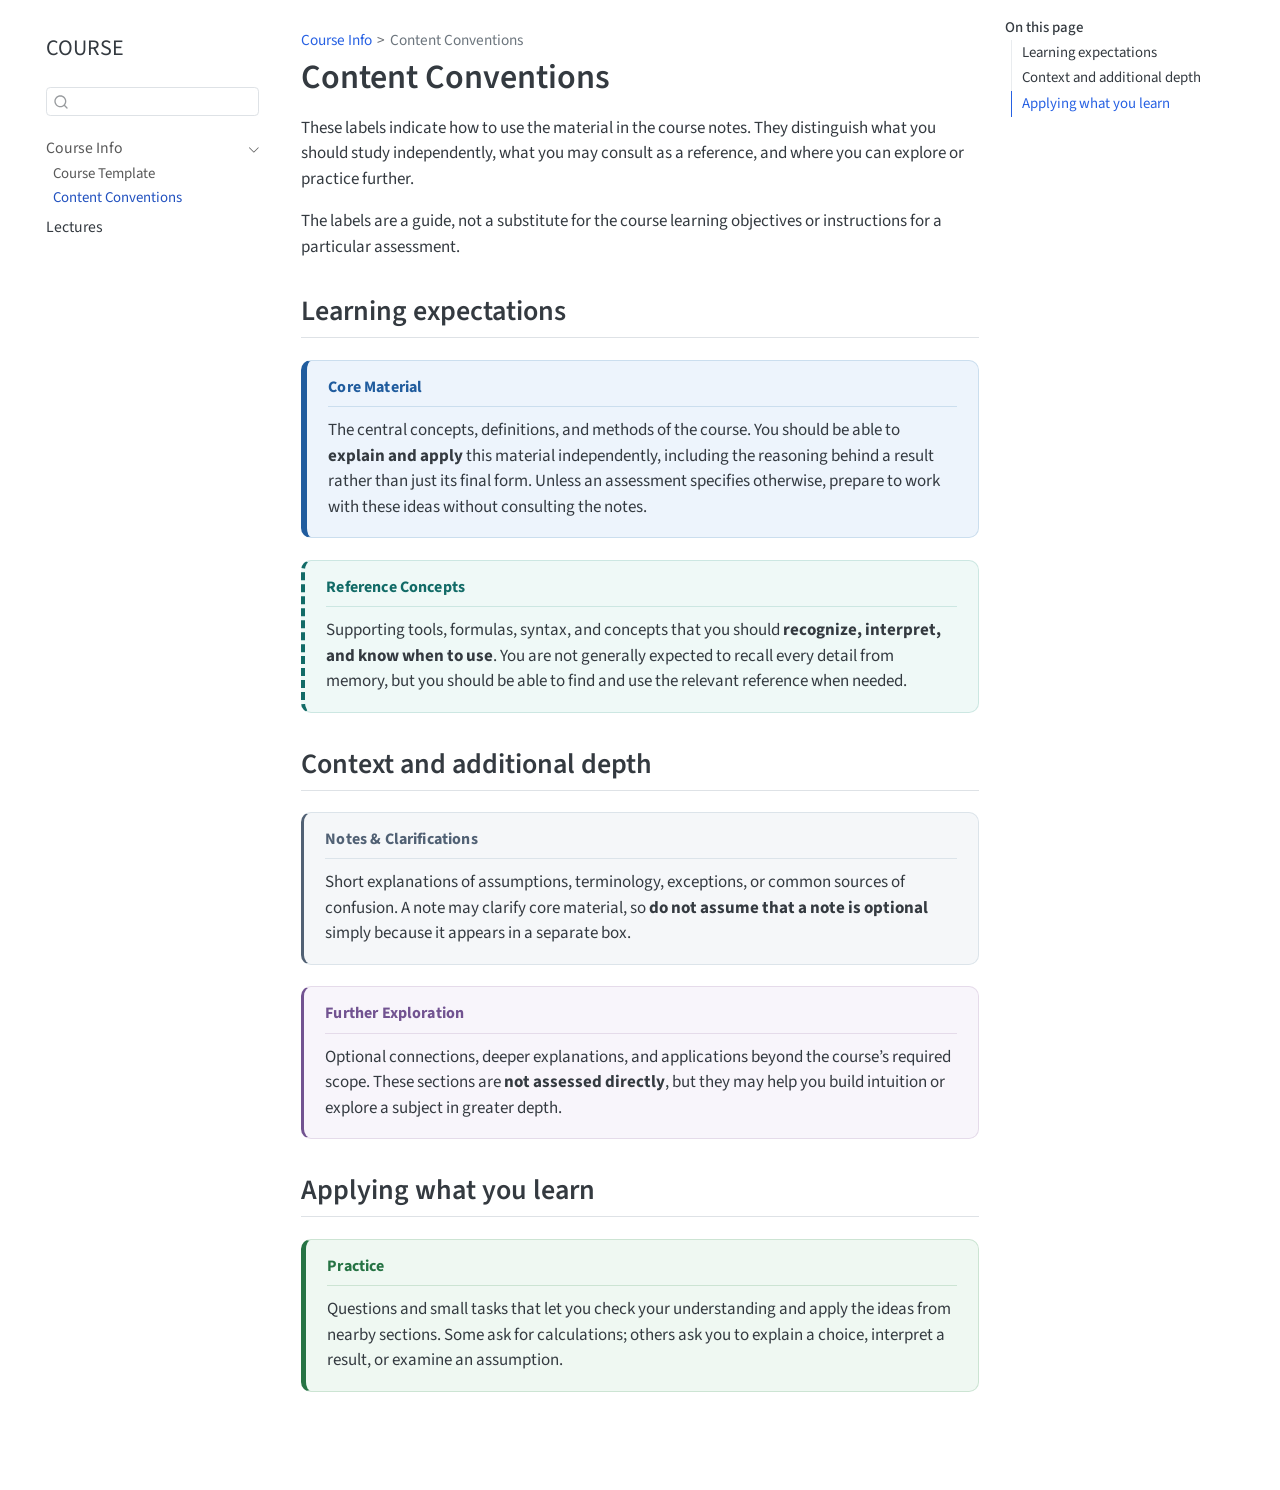
==== docs/conventions.html @ 154f4837 "Initial commit" ====
<!DOCTYPE html>
<html xmlns="http://www.w3.org/1999/xhtml" lang="en" xml:lang="en"><head>

<meta charset="utf-8">
<meta name="generator" content="quarto-1.9.37">

<meta name="viewport" content="width=device-width, initial-scale=1.0, user-scalable=yes">


<title>Content Conventions – COURSE</title>
<style>
/* Default styles provided by pandoc.
** See https://pandoc.org/MANUAL.html#variables-for-html for config info.
*/
code{white-space: pre-wrap;}
span.smallcaps{font-variant: small-caps;}
div.columns{display: flex; gap: min(4vw, 1.5em);}
div.column{flex: auto; overflow-x: auto;}
div.hanging-indent{margin-left: 1.5em; text-indent: -1.5em;}
ul.task-list{list-style: none;}
ul.task-list li input[type="checkbox"] {
  width: 0.8em;
  margin: 0 0.8em 0.2em -1em; /* quarto-specific, see https://github.com/quarto-dev/quarto-cli/issues/4556 */ 
  vertical-align: middle;
}
</style>


<script src="site_libs/quarto-nav/quarto-nav.js"></script>
<script src="site_libs/quarto-nav/headroom.min.js"></script>
<script src="site_libs/clipboard/clipboard.min.js"></script>
<script src="site_libs/quarto-search/autocomplete.umd.js"></script>
<script src="site_libs/quarto-search/fuse.min.js"></script>
<script src="site_libs/quarto-search/quarto-search.js"></script>
<meta name="quarto:offset" content="./">
<script src="site_libs/quarto-html/quarto.js" type="module"></script>
<script src="site_libs/quarto-html/tabsets/tabsets.js" type="module"></script>
<script src="site_libs/quarto-html/popper.min.js"></script>
<script src="site_libs/quarto-html/tippy.umd.min.js"></script>
<script src="site_libs/quarto-html/anchor.min.js"></script>
<link href="site_libs/quarto-html/tippy.css" rel="stylesheet">
<link href="site_libs/quarto-html/quarto-syntax-highlighting-7f8f88aac4f3542376d5c11b86a4c14d.css" rel="stylesheet" id="quarto-text-highlighting-styles">
<script src="site_libs/bootstrap/bootstrap.min.js"></script>
<link href="site_libs/bootstrap/bootstrap-icons.css" rel="stylesheet">
<link href="site_libs/bootstrap/bootstrap-6388ad00bb6ecaefa25b9a98db1edf18.min.css" rel="stylesheet" append-hash="true" id="quarto-bootstrap" data-mode="light">
<script id="quarto-search-options" type="application/json">{
  "location": "sidebar",
  "copy-button": false,
  "collapse-after": 3,
  "panel-placement": "start",
  "type": "textbox",
  "limit": 50,
  "keyboard-shortcut": [
    "f",
    "/",
    "s"
  ],
  "show-item-context": false,
  "language": {
    "search-no-results-text": "No results",
    "search-matching-documents-text": "matching documents",
    "search-copy-link-title": "Copy link to search",
    "search-hide-matches-text": "Hide additional matches",
    "search-more-match-text": "more match in this document",
    "search-more-matches-text": "more matches in this document",
    "search-clear-button-title": "Clear",
    "search-text-placeholder": "",
    "search-detached-cancel-button-title": "Cancel",
    "search-submit-button-title": "Submit",
    "search-label": "Search"
  }
}</script>


<link rel="stylesheet" href="custom.css">
</head>

<body class="nav-sidebar floating quarto-light">

<div id="quarto-search-results"></div>
  <header id="quarto-header" class="headroom fixed-top">
  <nav class="quarto-secondary-nav">
    <div class="container-fluid d-flex">
      <button type="button" class="quarto-btn-toggle btn" data-bs-toggle="collapse" role="button" data-bs-target=".quarto-sidebar-collapse-item" aria-controls="quarto-sidebar" aria-expanded="false" aria-label="Toggle sidebar navigation" onclick="if (window.quartoToggleHeadroom) { window.quartoToggleHeadroom(); }">
        <i class="bi bi-layout-text-sidebar-reverse"></i>
      </button>
        <nav class="quarto-page-breadcrumbs" aria-label="breadcrumb"><ol class="breadcrumb"><li class="breadcrumb-item"><a href="./index.html">Course Info</a></li><li class="breadcrumb-item"><a href="./conventions.html">Content Conventions</a></li></ol></nav>
        <a class="flex-grow-1" role="navigation" data-bs-toggle="collapse" data-bs-target=".quarto-sidebar-collapse-item" aria-controls="quarto-sidebar" aria-expanded="false" aria-label="Toggle sidebar navigation" onclick="if (window.quartoToggleHeadroom) { window.quartoToggleHeadroom(); }">      
        </a>
      <button type="button" class="btn quarto-search-button" aria-label="Search" onclick="window.quartoOpenSearch();">
        <i class="bi bi-search"></i>
      </button>
    </div>
  </nav>
</header>
<!-- content -->
<div id="quarto-content" class="quarto-container page-columns page-rows-contents page-layout-article">
<!-- sidebar -->
  <nav id="quarto-sidebar" class="sidebar collapse collapse-horizontal quarto-sidebar-collapse-item sidebar-navigation floating overflow-auto">
    <div class="pt-lg-2 mt-2 text-left sidebar-header">
    <div class="sidebar-title mb-0 py-0">
      <a href="./">COURSE</a> 
    </div>
      </div>
        <div class="mt-2 flex-shrink-0 align-items-center">
        <div class="sidebar-search">
        <div id="quarto-search" class="" title="Search"></div>
        </div>
        </div>
    <div class="sidebar-menu-container"> 
    <ul class="list-unstyled mt-1">
        <li class="sidebar-item sidebar-item-section">
      <div class="sidebar-item-container"> 
            <a class="sidebar-item-text sidebar-link text-start" data-bs-toggle="collapse" data-bs-target="#quarto-sidebar-section-1" role="navigation" aria-expanded="true">
 <span class="menu-text">Course Info</span></a>
          <a class="sidebar-item-toggle text-start" data-bs-toggle="collapse" data-bs-target="#quarto-sidebar-section-1" role="navigation" aria-expanded="true" aria-label="Toggle section">
            <i class="bi bi-chevron-right ms-2"></i>
          </a> 
      </div>
      <ul id="quarto-sidebar-section-1" class="collapse list-unstyled sidebar-section depth1 show">  
          <li class="sidebar-item">
  <div class="sidebar-item-container"> 
  <a href="./index.html" class="sidebar-item-text sidebar-link">
 <span class="menu-text">Course Template</span></a>
  </div>
</li>
          <li class="sidebar-item">
  <div class="sidebar-item-container"> 
  <a href="./conventions.html" class="sidebar-item-text sidebar-link active">
 <span class="menu-text">Content Conventions</span></a>
  </div>
</li>
      </ul>
  </li>
        <li class="sidebar-item sidebar-item-section">
      <span class="sidebar-item-text sidebar-link text-start">
 <span class="menu-text">Lectures</span></span>
  </li>
    </ul>
    </div>
</nav>
<div id="quarto-sidebar-glass" class="quarto-sidebar-collapse-item" data-bs-toggle="collapse" data-bs-target=".quarto-sidebar-collapse-item"></div>
<!-- margin-sidebar -->
    <div id="quarto-margin-sidebar" class="sidebar margin-sidebar">
        <nav id="TOC" role="doc-toc" class="toc-active">
    <h2 id="toc-title">On this page</h2>
   
  <ul>
  <li><a href="#learning-expectations" id="toc-learning-expectations" class="nav-link active" data-scroll-target="#learning-expectations">Learning expectations</a></li>
  <li><a href="#context-and-additional-depth" id="toc-context-and-additional-depth" class="nav-link" data-scroll-target="#context-and-additional-depth">Context and additional depth</a></li>
  <li><a href="#applying-what-you-learn" id="toc-applying-what-you-learn" class="nav-link" data-scroll-target="#applying-what-you-learn">Applying what you learn</a></li>
  </ul>
</nav>
    </div>
<!-- main -->
<main class="content" id="quarto-document-content">

<header id="title-block-header" class="quarto-title-block default"><nav class="quarto-page-breadcrumbs quarto-title-breadcrumbs d-none d-lg-block" aria-label="breadcrumb"><ol class="breadcrumb"><li class="breadcrumb-item"><a href="./index.html">Course Info</a></li><li class="breadcrumb-item"><a href="./conventions.html">Content Conventions</a></li></ol></nav>
<div class="quarto-title">
<h1 class="title">Content Conventions</h1>
</div>



<div class="quarto-title-meta">

    
  
    
  </div>
  


</header>


<p>These labels indicate how to use the material in the course notes. They distinguish what you should study independently, what you may consult as a reference, and where you can explore or practice further.</p>
<p>The labels are a guide, not a substitute for the course learning objectives or instructions for a particular assessment.</p>
<section id="learning-expectations" class="level2">
<h2 class="anchored" data-anchor-id="learning-expectations">Learning expectations</h2>
<div class="core-box">
<p>The central concepts, definitions, and methods of the course. You should be able to <strong>explain and apply</strong> this material independently, including the reasoning behind a result rather than just its final form. Unless an assessment specifies otherwise, prepare to work with these ideas without consulting the notes.</p>
</div>
<div class="reference-box">
<p>Supporting tools, formulas, syntax, and concepts that you should <strong>recognize, interpret, and know when to use</strong>. You are not generally expected to recall every detail from memory, but you should be able to find and use the relevant reference when needed.</p>
</div>
</section>
<section id="context-and-additional-depth" class="level2">
<h2 class="anchored" data-anchor-id="context-and-additional-depth">Context and additional depth</h2>
<div class="note-box">
<p>Short explanations of assumptions, terminology, exceptions, or common sources of confusion. A note may clarify core material, so <strong>do not assume that a note is optional</strong> simply because it appears in a separate box.</p>
</div>
<div class="extended-box">
<p>Optional connections, deeper explanations, and applications beyond the course’s required scope. These sections are <strong>not assessed directly</strong>, but they may help you build intuition or explore a subject in greater depth.</p>
</div>
</section>
<section id="applying-what-you-learn" class="level2">
<h2 class="anchored" data-anchor-id="applying-what-you-learn">Applying what you learn</h2>
<div class="practice-box">
<p>Questions and small tasks that let you check your understanding and apply the ideas from nearby sections. Some ask for calculations; others ask you to explain a choice, interpret a result, or examine an assumption.</p>
</div>


</section>

</main> <!-- /main -->
<script id="quarto-html-after-body" type="application/javascript">
  window.document.addEventListener("DOMContentLoaded", function (event) {
    const icon = "";
    const anchorJS = new window.AnchorJS();
    anchorJS.options = {
      placement: 'right',
      icon: icon
    };
    anchorJS.add('.anchored');
    const isCodeAnnotation = (el) => {
      for (const clz of el.classList) {
        if (clz.startsWith('code-annotation-')) {                     
          return true;
        }
      }
      return false;
    }
    const onCopySuccess = function(e) {
      // button target
      const button = e.trigger;
      // don't keep focus
      button.blur();
      // flash "checked"
      button.classList.add('code-copy-button-checked');
      var currentTitle = button.getAttribute("title");
      button.setAttribute("title", "Copied!");
      let tooltip;
      if (window.bootstrap) {
        button.setAttribute("data-bs-toggle", "tooltip");
        button.setAttribute("data-bs-placement", "left");
        button.setAttribute("data-bs-title", "Copied!");
        tooltip = new bootstrap.Tooltip(button, 
          { trigger: "manual", 
            customClass: "code-copy-button-tooltip",
            offset: [0, -8]});
        tooltip.show();    
      }
      setTimeout(function() {
        if (tooltip) {
          tooltip.hide();
          button.removeAttribute("data-bs-title");
          button.removeAttribute("data-bs-toggle");
          button.removeAttribute("data-bs-placement");
        }
        button.setAttribute("title", currentTitle);
        button.classList.remove('code-copy-button-checked');
      }, 1000);
      // clear code selection
      e.clearSelection();
    }
    const getTextToCopy = function(trigger) {
      const outerScaffold = trigger.parentElement.cloneNode(true);
      const codeEl = outerScaffold.querySelector('code');
      for (const childEl of codeEl.children) {
        if (isCodeAnnotation(childEl)) {
          childEl.remove();
        }
      }
      return codeEl.innerText;
    }
    const clipboard = new window.ClipboardJS('.code-copy-button:not([data-in-quarto-modal])', {
      text: getTextToCopy
    });
    clipboard.on('success', onCopySuccess);
    if (window.document.getElementById('quarto-embedded-source-code-modal')) {
      const clipboardModal = new window.ClipboardJS('.code-copy-button[data-in-quarto-modal]', {
        text: getTextToCopy,
        container: window.document.getElementById('quarto-embedded-source-code-modal')
      });
      clipboardModal.on('success', onCopySuccess);
    }
      var localhostRegex = new RegExp(/^(?:http|https):\/\/localhost\:?[0-9]*\//);
      var mailtoRegex = new RegExp(/^mailto:/);
        var filterRegex = new RegExp('/' + window.location.host + '/');
      var isInternal = (href) => {
          return filterRegex.test(href) || localhostRegex.test(href) || mailtoRegex.test(href);
      }
      // Inspect non-navigation links and adorn them if external
     var links = window.document.querySelectorAll('a[href]:not(.nav-link):not(.navbar-brand):not(.toc-action):not(.sidebar-link):not(.sidebar-item-toggle):not(.pagination-link):not(.no-external):not([aria-hidden]):not(.dropdown-item):not(.quarto-navigation-tool):not(.about-link)');
      for (var i=0; i<links.length; i++) {
        const link = links[i];
        if (!isInternal(link.href)) {
          // undo the damage that might have been done by quarto-nav.js in the case of
          // links that we want to consider external
          if (link.dataset.originalHref !== undefined) {
            link.href = link.dataset.originalHref;
          }
        }
      }
    function tippyHover(el, contentFn, onTriggerFn, onUntriggerFn) {
      const config = {
        allowHTML: true,
        maxWidth: 500,
        delay: 100,
        arrow: false,
        appendTo: function(el) {
            return el.parentElement;
        },
        interactive: true,
        interactiveBorder: 10,
        theme: 'quarto',
        placement: 'bottom-start',
      };
      if (contentFn) {
        config.content = contentFn;
      }
      if (onTriggerFn) {
        config.onTrigger = onTriggerFn;
      }
      if (onUntriggerFn) {
        config.onUntrigger = onUntriggerFn;
      }
      window.tippy(el, config); 
    }
    const noterefs = window.document.querySelectorAll('a[role="doc-noteref"]');
    for (var i=0; i<noterefs.length; i++) {
      const ref = noterefs[i];
      tippyHover(ref, function() {
        // use id or data attribute instead here
        let href = ref.getAttribute('data-footnote-href') || ref.getAttribute('href');
        try { href = new URL(href).hash; } catch {}
        const id = href.replace(/^#\/?/, "");
        const note = window.document.getElementById(id);
        if (note) {
          return note.innerHTML;
        } else {
          return "";
        }
      });
    }
    const xrefs = window.document.querySelectorAll('a.quarto-xref');
    const processXRef = (id, note) => {
      // Strip column container classes
      const stripColumnClz = (el) => {
        el.classList.remove("page-full", "page-columns");
        if (el.children) {
          for (const child of el.children) {
            stripColumnClz(child);
          }
        }
      }
      stripColumnClz(note)
      if (id === null || id.startsWith('sec-')) {
        // Special case sections, only their first couple elements
        const container = document.createElement("div");
        if (note.children && note.children.length > 2) {
          container.appendChild(note.children[0].cloneNode(true));
          for (let i = 1; i < note.children.length; i++) {
            const child = note.children[i];
            if (child.tagName === "P" && child.innerText === "") {
              continue;
            } else {
              container.appendChild(child.cloneNode(true));
              break;
            }
          }
          if (window.Quarto?.typesetMath) {
            window.Quarto.typesetMath(container);
          }
          return container.innerHTML
        } else {
          if (window.Quarto?.typesetMath) {
            window.Quarto.typesetMath(note);
          }
          return note.innerHTML;
        }
      } else {
        // Remove any anchor links if they are present
        const anchorLink = note.querySelector('a.anchorjs-link');
        if (anchorLink) {
          anchorLink.remove();
        }
        if (window.Quarto?.typesetMath) {
          window.Quarto.typesetMath(note);
        }
        if (note.classList.contains("callout")) {
          return note.outerHTML;
        } else {
          return note.innerHTML;
        }
      }
    }
    for (var i=0; i<xrefs.length; i++) {
      const xref = xrefs[i];
      tippyHover(xref, undefined, function(instance) {
        instance.disable();
        let url = xref.getAttribute('href');
        let hash = undefined; 
        if (url.startsWith('#')) {
          hash = url;
        } else {
          try { hash = new URL(url).hash; } catch {}
        }
        if (hash) {
          const id = hash.replace(/^#\/?/, "");
          const note = window.document.getElementById(id);
          if (note !== null) {
            try {
              const html = processXRef(id, note.cloneNode(true));
              instance.setContent(html);
            } finally {
              instance.enable();
              instance.show();
            }
          } else {
            // See if we can fetch this
            fetch(url.split('#')[0])
            .then(res => res.text())
            .then(html => {
              const parser = new DOMParser();
              const htmlDoc = parser.parseFromString(html, "text/html");
              const note = htmlDoc.getElementById(id);
              if (note !== null) {
                const html = processXRef(id, note);
                instance.setContent(html);
              } 
            }).finally(() => {
              instance.enable();
              instance.show();
            });
          }
        } else {
          // See if we can fetch a full url (with no hash to target)
          // This is a special case and we should probably do some content thinning / targeting
          fetch(url)
          .then(res => res.text())
          .then(html => {
            const parser = new DOMParser();
            const htmlDoc = parser.parseFromString(html, "text/html");
            const note = htmlDoc.querySelector('main.content');
            if (note !== null) {
              // This should only happen for chapter cross references
              // (since there is no id in the URL)
              // remove the first header
              if (note.children.length > 0 && note.children[0].tagName === "HEADER") {
                note.children[0].remove();
              }
              const html = processXRef(null, note);
              instance.setContent(html);
            } 
          }).finally(() => {
            instance.enable();
            instance.show();
          });
        }
      }, function(instance) {
      });
    }
        let selectedAnnoteEl;
        const selectorForAnnotation = ( cell, annotation) => {
          let cellAttr = 'data-code-cell="' + cell + '"';
          let lineAttr = 'data-code-annotation="' +  annotation + '"';
          const selector = 'span[' + cellAttr + '][' + lineAttr + ']';
          return selector;
        }
        const selectCodeLines = (annoteEl) => {
          const doc = window.document;
          const targetCell = annoteEl.getAttribute("data-target-cell");
          const targetAnnotation = annoteEl.getAttribute("data-target-annotation");
          const annoteSpan = window.document.querySelector(selectorForAnnotation(targetCell, targetAnnotation));
          const lines = annoteSpan.getAttribute("data-code-lines").split(",");
          const lineIds = lines.map((line) => {
            return targetCell + "-" + line;
          })
          let top = null;
          let height = null;
          let parent = null;
          if (lineIds.length > 0) {
              //compute the position of the single el (top and bottom and make a div)
              const el = window.document.getElementById(lineIds[0]);
              top = el.offsetTop;
              height = el.offsetHeight;
              parent = el.parentElement.parentElement;
            if (lineIds.length > 1) {
              const lastEl = window.document.getElementById(lineIds[lineIds.length - 1]);
              const bottom = lastEl.offsetTop + lastEl.offsetHeight;
              height = bottom - top;
            }
            if (top !== null && height !== null && parent !== null) {
              // cook up a div (if necessary) and position it 
              let div = window.document.getElementById("code-annotation-line-highlight");
              if (div === null) {
                div = window.document.createElement("div");
                div.setAttribute("id", "code-annotation-line-highlight");
                div.style.position = 'absolute';
                parent.appendChild(div);
              }
              div.style.top = top - 2 + "px";
              div.style.height = height + 4 + "px";
              div.style.left = 0;
              let gutterDiv = window.document.getElementById("code-annotation-line-highlight-gutter");
              if (gutterDiv === null) {
                gutterDiv = window.document.createElement("div");
                gutterDiv.setAttribute("id", "code-annotation-line-highlight-gutter");
                gutterDiv.style.position = 'absolute';
                const codeCell = window.document.getElementById(targetCell);
                const gutter = codeCell.querySelector('.code-annotation-gutter');
                gutter.appendChild(gutterDiv);
              }
              gutterDiv.style.top = top - 2 + "px";
              gutterDiv.style.height = height + 4 + "px";
            }
            selectedAnnoteEl = annoteEl;
          }
        };
        const unselectCodeLines = () => {
          const elementsIds = ["code-annotation-line-highlight", "code-annotation-line-highlight-gutter"];
          elementsIds.forEach((elId) => {
            const div = window.document.getElementById(elId);
            if (div) {
              div.remove();
            }
          });
          selectedAnnoteEl = undefined;
        };
          // Handle positioning of the toggle
      window.addEventListener(
        "resize",
        throttle(() => {
          elRect = undefined;
          if (selectedAnnoteEl) {
            selectCodeLines(selectedAnnoteEl);
          }
        }, 10)
      );
      function throttle(fn, ms) {
      let throttle = false;
      let timer;
        return (...args) => {
          if(!throttle) { // first call gets through
              fn.apply(this, args);
              throttle = true;
          } else { // all the others get throttled
              if(timer) clearTimeout(timer); // cancel #2
              timer = setTimeout(() => {
                fn.apply(this, args);
                timer = throttle = false;
              }, ms);
          }
        };
      }
        // Attach click handler to the DT
        const annoteDls = window.document.querySelectorAll('dt[data-target-cell]');
        for (const annoteDlNode of annoteDls) {
          annoteDlNode.addEventListener('click', (event) => {
            const clickedEl = event.target;
            if (clickedEl !== selectedAnnoteEl) {
              unselectCodeLines();
              const activeEl = window.document.querySelector('dt[data-target-cell].code-annotation-active');
              if (activeEl) {
                activeEl.classList.remove('code-annotation-active');
              }
              selectCodeLines(clickedEl);
              clickedEl.classList.add('code-annotation-active');
            } else {
              // Unselect the line
              unselectCodeLines();
              clickedEl.classList.remove('code-annotation-active');
            }
          });
        }
    const findCites = (el) => {
      const parentEl = el.parentElement;
      if (parentEl) {
        const cites = parentEl.dataset.cites;
        if (cites) {
          return {
            el,
            cites: cites.split(' ')
          };
        } else {
          return findCites(el.parentElement)
        }
      } else {
        return undefined;
      }
    };
    var bibliorefs = window.document.querySelectorAll('a[role="doc-biblioref"]');
    for (var i=0; i<bibliorefs.length; i++) {
      const ref = bibliorefs[i];
      const citeInfo = findCites(ref);
      if (citeInfo) {
        tippyHover(citeInfo.el, function() {
          var popup = window.document.createElement('div');
          citeInfo.cites.forEach(function(cite) {
            var citeDiv = window.document.createElement('div');
            citeDiv.classList.add('hanging-indent');
            citeDiv.classList.add('csl-entry');
            var biblioDiv = window.document.getElementById('ref-' + cite);
            if (biblioDiv) {
              citeDiv.innerHTML = biblioDiv.innerHTML;
            }
            popup.appendChild(citeDiv);
          });
          return popup.innerHTML;
        });
      }
    }
  });
  </script>
</div> <!-- /content -->




</body></html>
---- docs/site_libs/quarto-html/tippy.css ----
.tippy-box[data-animation=fade][data-state=hidden]{opacity:0}[data-tippy-root]{max-width:calc(100vw - 10px)}.tippy-box{position:relative;background-color:#333;color:#fff;border-radius:4px;font-size:14px;line-height:1.4;white-space:normal;outline:0;transition-property:transform,visibility,opacity}.tippy-box[data-placement^=top]>.tippy-arrow{bottom:0}.tippy-box[data-placement^=top]>.tippy-arrow:before{bottom:-7px;left:0;border-width:8px 8px 0;border-top-color:initial;transform-origin:center top}.tippy-box[data-placement^=bottom]>.tippy-arrow{top:0}.tippy-box[data-placement^=bottom]>.tippy-arrow:before{top:-7px;left:0;border-width:0 8px 8px;border-bottom-color:initial;transform-origin:center bottom}.tippy-box[data-placement^=left]>.tippy-arrow{right:0}.tippy-box[data-placement^=left]>.tippy-arrow:before{border-width:8px 0 8px 8px;border-left-color:initial;right:-7px;transform-origin:center left}.tippy-box[data-placement^=right]>.tippy-arrow{left:0}.tippy-box[data-placement^=right]>.tippy-arrow:before{left:-7px;border-width:8px 8px 8px 0;border-right-color:initial;transform-origin:center right}.tippy-box[data-inertia][data-state=visible]{transition-timing-function:cubic-bezier(.54,1.5,.38,1.11)}.tippy-arrow{width:16px;height:16px;color:#333}.tippy-arrow:before{content:"";position:absolute;border-color:transparent;border-style:solid}.tippy-content{position:relative;padding:5px 9px;z-index:1}
---- docs/site_libs/quarto-html/quarto-syntax-highlighting-7f8f88aac4f3542376d5c11b86a4c14d.css ----
/* quarto syntax highlight colors */
:root {
  --quarto-hl-ot-color: #003B4F;
  --quarto-hl-at-color: #657422;
  --quarto-hl-ss-color: #20794D;
  --quarto-hl-an-color: #5E5E5E;
  --quarto-hl-fu-color: #4758AB;
  --quarto-hl-st-color: #20794D;
  --quarto-hl-cf-color: #003B4F;
  --quarto-hl-op-color: #5E5E5E;
  --quarto-hl-er-color: #AD0000;
  --quarto-hl-bn-color: #AD0000;
  --quarto-hl-al-color: #AD0000;
  --quarto-hl-va-color: #111111;
  --quarto-hl-bu-color: inherit;
  --quarto-hl-ex-color: inherit;
  --quarto-hl-pp-color: #AD0000;
  --quarto-hl-in-color: #5E5E5E;
  --quarto-hl-vs-color: #20794D;
  --quarto-hl-wa-color: #5E5E5E;
  --quarto-hl-do-color: #5E5E5E;
  --quarto-hl-im-color: #00769E;
  --quarto-hl-ch-color: #20794D;
  --quarto-hl-dt-color: #AD0000;
  --quarto-hl-fl-color: #AD0000;
  --quarto-hl-co-color: #5E5E5E;
  --quarto-hl-cv-color: #5E5E5E;
  --quarto-hl-cn-color: #8f5902;
  --quarto-hl-sc-color: #5E5E5E;
  --quarto-hl-dv-color: #AD0000;
  --quarto-hl-kw-color: #003B4F;
}

/* other quarto variables */
:root {
  --quarto-font-monospace: SFMono-Regular, Menlo, Monaco, Consolas, "Liberation Mono", "Courier New", monospace;
}

/* syntax highlight based on Pandoc's rules */
pre > code.sourceCode > span {
  color: #003B4F;
}

code.sourceCode > span {
  color: #003B4F;
}

div.sourceCode,
div.sourceCode pre.sourceCode {
  color: #003B4F;
}

/* Normal */
code span {
  color: #003B4F;
}

/* Alert */
code span.al {
  color: #AD0000;
  font-style: inherit;
}

/* Annotation */
code span.an {
  color: #5E5E5E;
  font-style: inherit;
}

/* Attribute */
code span.at {
  color: #657422;
  font-style: inherit;
}

/* BaseN */
code span.bn {
  color: #AD0000;
  font-style: inherit;
}

/* BuiltIn */
code span.bu {
  font-style: inherit;
}

/* ControlFlow */
code span.cf {
  color: #003B4F;
  font-weight: bold;
  font-style: inherit;
}

/* Char */
code span.ch {
  color: #20794D;
  font-style: inherit;
}

/* Constant */
code span.cn {
  color: #8f5902;
  font-style: inherit;
}

/* Comment */
code span.co {
  color: #5E5E5E;
  font-style: inherit;
}

/* CommentVar */
code span.cv {
  color: #5E5E5E;
  font-style: italic;
}

/* Documentation */
code span.do {
  color: #5E5E5E;
  font-style: italic;
}

/* DataType */
code span.dt {
  color: #AD0000;
  font-style: inherit;
}

/* DecVal */
code span.dv {
  color: #AD0000;
  font-style: inherit;
}

/* Error */
code span.er {
  color: #AD0000;
  font-style: inherit;
}

/* Extension */
code span.ex {
  font-style: inherit;
}

/* Float */
code span.fl {
  color: #AD0000;
  font-style: inherit;
}

/* Function */
code span.fu {
  color: #4758AB;
  font-style: inherit;
}

/* Import */
code span.im {
  color: #00769E;
  font-style: inherit;
}

/* Information */
code span.in {
  color: #5E5E5E;
  font-style: inherit;
}

/* Keyword */
code span.kw {
  color: #003B4F;
  font-weight: bold;
  font-style: inherit;
}

/* Operator */
code span.op {
  color: #5E5E5E;
  font-style: inherit;
}

/* Other */
code span.ot {
  color: #003B4F;
  font-style: inherit;
}

/* Preprocessor */
code span.pp {
  color: #AD0000;
  font-style: inherit;
}

/* SpecialChar */
code span.sc {
  color: #5E5E5E;
  font-style: inherit;
}

/* SpecialString */
code span.ss {
  color: #20794D;
  font-style: inherit;
}

/* String */
code span.st {
  color: #20794D;
  font-style: inherit;
}

/* Variable */
code span.va {
  color: #111111;
  font-style: inherit;
}

/* VerbatimString */
code span.vs {
  color: #20794D;
  font-style: inherit;
}

/* Warning */
code span.wa {
  color: #5E5E5E;
  font-style: italic;
}

.prevent-inlining {
  content: "</";
}

/*# sourceMappingURL=789ad8cd35626ba772517505b42a116e.css.map */
---- docs/custom.css ----
/*
 * Content conventions for Quarto course notes.
 * The five original class names are preserved for compatibility with
 * existing pages. All styling is local to these boxes.
 *
 * The visible category labels are generated automatically, so existing
 * ::: {.core-box} etc. blocks need no additional markup.
 */

/* Shared layout: no shadows, oversized corner radii, or emoji labels. */
:is(.core-box, .reference-box, .note-box, .extended-box, .practice-box) {
  box-sizing: border-box;
  margin: 1.25rem 0;
  padding: 1rem 1.25rem;
  border: 1px solid var(--box-border);
  border-left: 4px solid var(--box-accent);
  border-radius: 10px;
  background-color: var(--box-background);
  color: inherit;
  box-shadow: none;
  overflow-wrap: break-word;
}

:is(.core-box, .reference-box, .note-box, .extended-box, .practice-box)::before {
  display: block;
  margin: 0 0 0.65rem;
  padding: 0 0 0.5rem;
  border-bottom: 1px solid var(--box-border);
  color: var(--box-accent);
  font-size: 0.94rem;
  font-weight: 700;
  line-height: 1.25;
  letter-spacing: 0.01em;
}

/* Avoid extra space after the final paragraph, list, or code block. */
:is(.core-box, .reference-box, .note-box, .extended-box, .practice-box) > :last-child {
  margin-bottom: 0;
}

/* Individual identities: consistent shape, distinct color and emphasis. */
.core-box {
  --box-accent: #205c9e;
  --box-background: #edf4fc;
  --box-border: #cbdeee;
  border-left-width: 6px;
}
.core-box::before { content: "Core Material"; }

.reference-box {
  --box-accent: #126b67;
  --box-background: #eff9f7;
  --box-border: #cce7e2;
  border-left-style: dashed;
}
.reference-box::before { content: "Reference Concepts"; }

.note-box {
  --box-accent: #516174;
  --box-background: #f5f7f9;
  --box-border: #dce4ea;
  border-left-width: 3px;
}
.note-box::before { content: "Notes & Clarifications"; }

.extended-box {
  --box-accent: #725391;
  --box-background: #f8f5fb;
  --box-border: #e5dbea;
  border-left-width: 3px;
}
.extended-box::before { content: "Further Exploration"; }

.practice-box {
  --box-accent: #267344;
  --box-background: #eff8f2;
  --box-border: #cce4d3;
  border-left-width: 5px;
}
.practice-box::before { content: "Practice"; }

/*
 * Dark palette. The media query supports ordinary dark-mode pages;
 * Quarto's .quarto-light/.quarto-dark classes take precedence when the
 * site's theme toggle differs from the operating-system preference.
 */
@media (prefers-color-scheme: dark) {
  body:not(.quarto-light) .core-box {
    --box-accent: #a2c9f8;
    --box-background: #203146;
    --box-border: #3b5470;
  }
  body:not(.quarto-light) .reference-box {
    --box-accent: #89d9cf;
    --box-background: #1d3534;
    --box-border: #38605d;
  }
  body:not(.quarto-light) .note-box {
    --box-accent: #c6d1dd;
    --box-background: #2a323c;
    --box-border: #46515d;
  }
  body:not(.quarto-light) .extended-box {
    --box-accent: #d2b5ee;
    --box-background: #32283f;
    --box-border: #58466c;
  }
  body:not(.quarto-light) .practice-box {
    --box-accent: #9bdab0;
    --box-background: #21392c;
    --box-border: #41634a;
  }
}

/* Quarto can be switched to dark mode even with a light system theme. */
body.quarto-dark .core-box {
  --box-accent: #a2c9f8;
  --box-background: #203146;
  --box-border: #3b5470;
}
body.quarto-dark .reference-box {
  --box-accent: #89d9cf;
  --box-background: #1d3534;
  --box-border: #38605d;
}
body.quarto-dark .note-box {
  --box-accent: #c6d1dd;
  --box-background: #2a323c;
  --box-border: #46515d;
}
body.quarto-dark .extended-box {
  --box-accent: #d2b5ee;
  --box-background: #32283f;
  --box-border: #58466c;
}
body.quarto-dark .practice-box {
  --box-accent: #9bdab0;
  --box-background: #21392c;
  --box-border: #41634a;
}

@media print {
  :is(.core-box, .reference-box, .note-box, .extended-box, .practice-box) {
    break-inside: avoid;
    box-shadow: none;
    -webkit-print-color-adjust: exact;
    print-color-adjust: exact;
  }
}
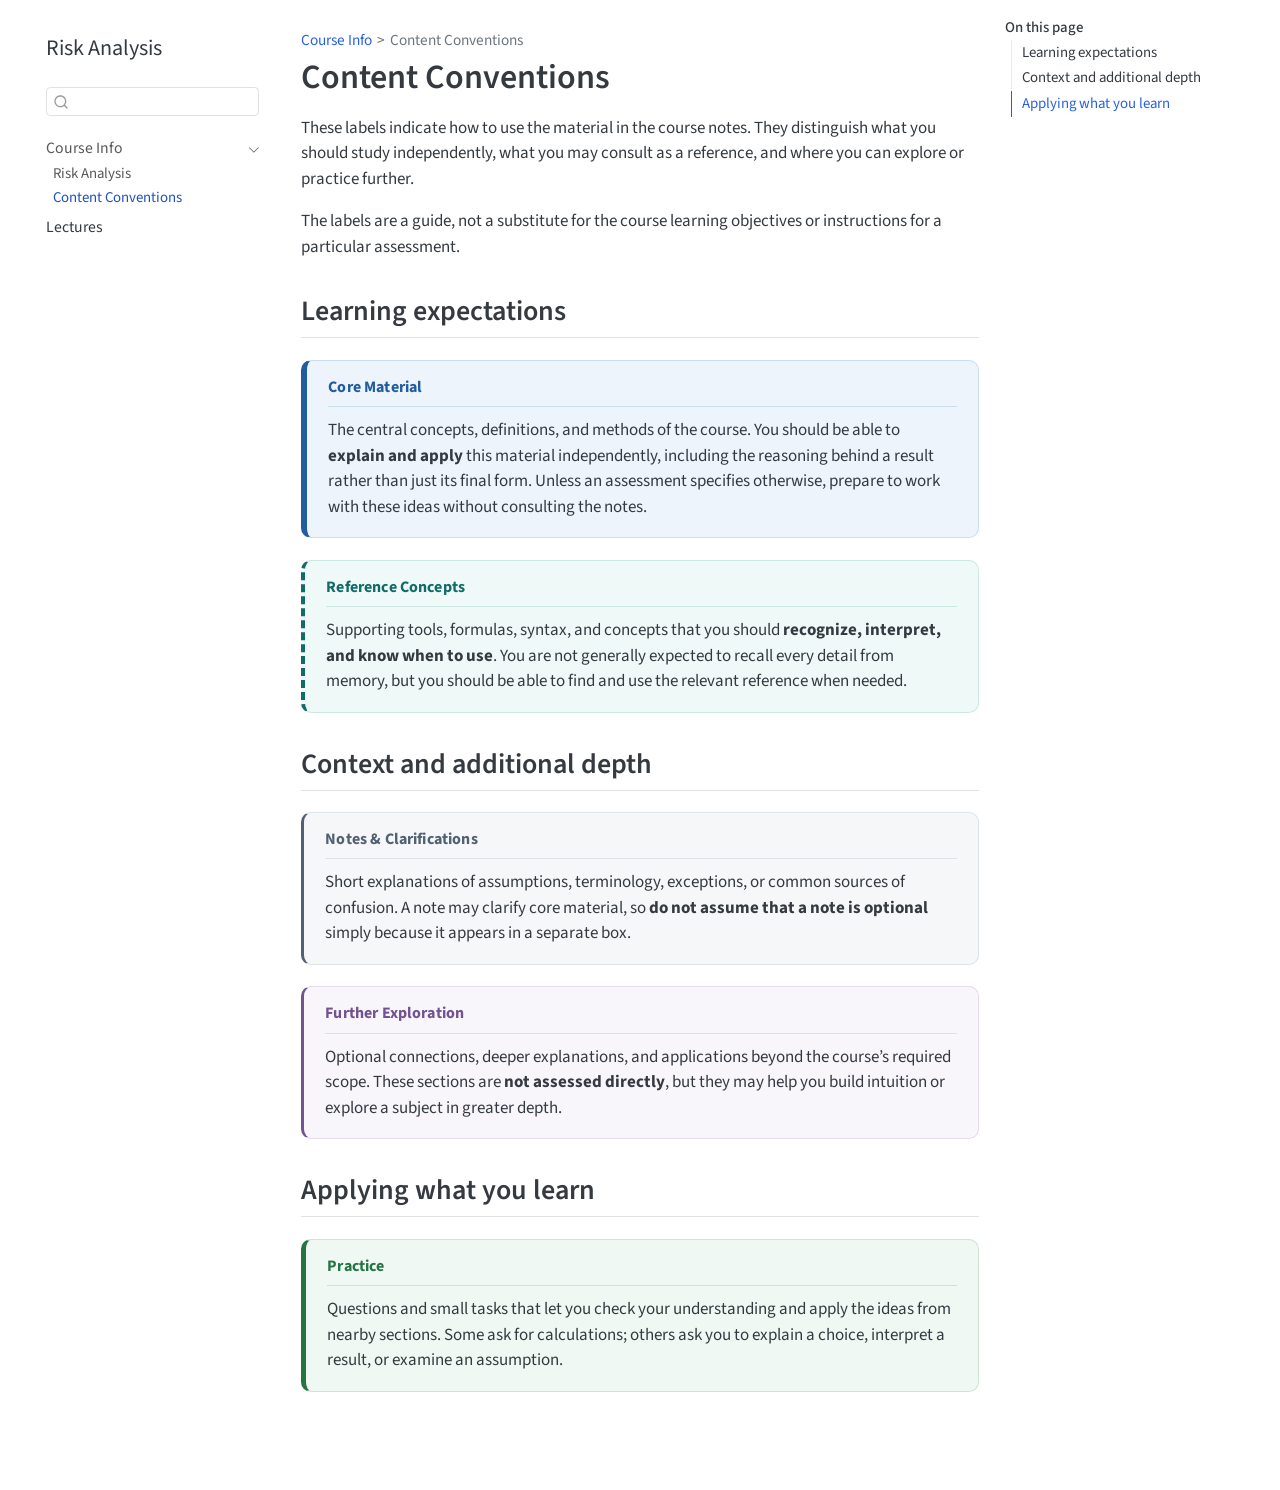
==== commit 964122ae: "Initial Page Update" ====
--- a/docs/conventions.html
+++ b/docs/conventions.html
@@ -7,7 +7,7 @@
 <meta name="viewport" content="width=device-width, initial-scale=1.0, user-scalable=yes">
 
 
-<title>Content Conventions – COURSE</title>
+<title>Content Conventions – Risk Analysis</title>
 <style>
 /* Default styles provided by pandoc.
 ** See https://pandoc.org/MANUAL.html#variables-for-html for config info.
@@ -99,7 +99,7 @@
   <nav id="quarto-sidebar" class="sidebar collapse collapse-horizontal quarto-sidebar-collapse-item sidebar-navigation floating overflow-auto">
     <div class="pt-lg-2 mt-2 text-left sidebar-header">
     <div class="sidebar-title mb-0 py-0">
-      <a href="./">COURSE</a> 
+      <a href="./">Risk Analysis</a> 
     </div>
       </div>
         <div class="mt-2 flex-shrink-0 align-items-center">
@@ -121,7 +121,7 @@
           <li class="sidebar-item">
   <div class="sidebar-item-container"> 
   <a href="./index.html" class="sidebar-item-text sidebar-link">
- <span class="menu-text">Course Template</span></a>
+ <span class="menu-text">Risk Analysis</span></a>
   </div>
 </li>
           <li class="sidebar-item">
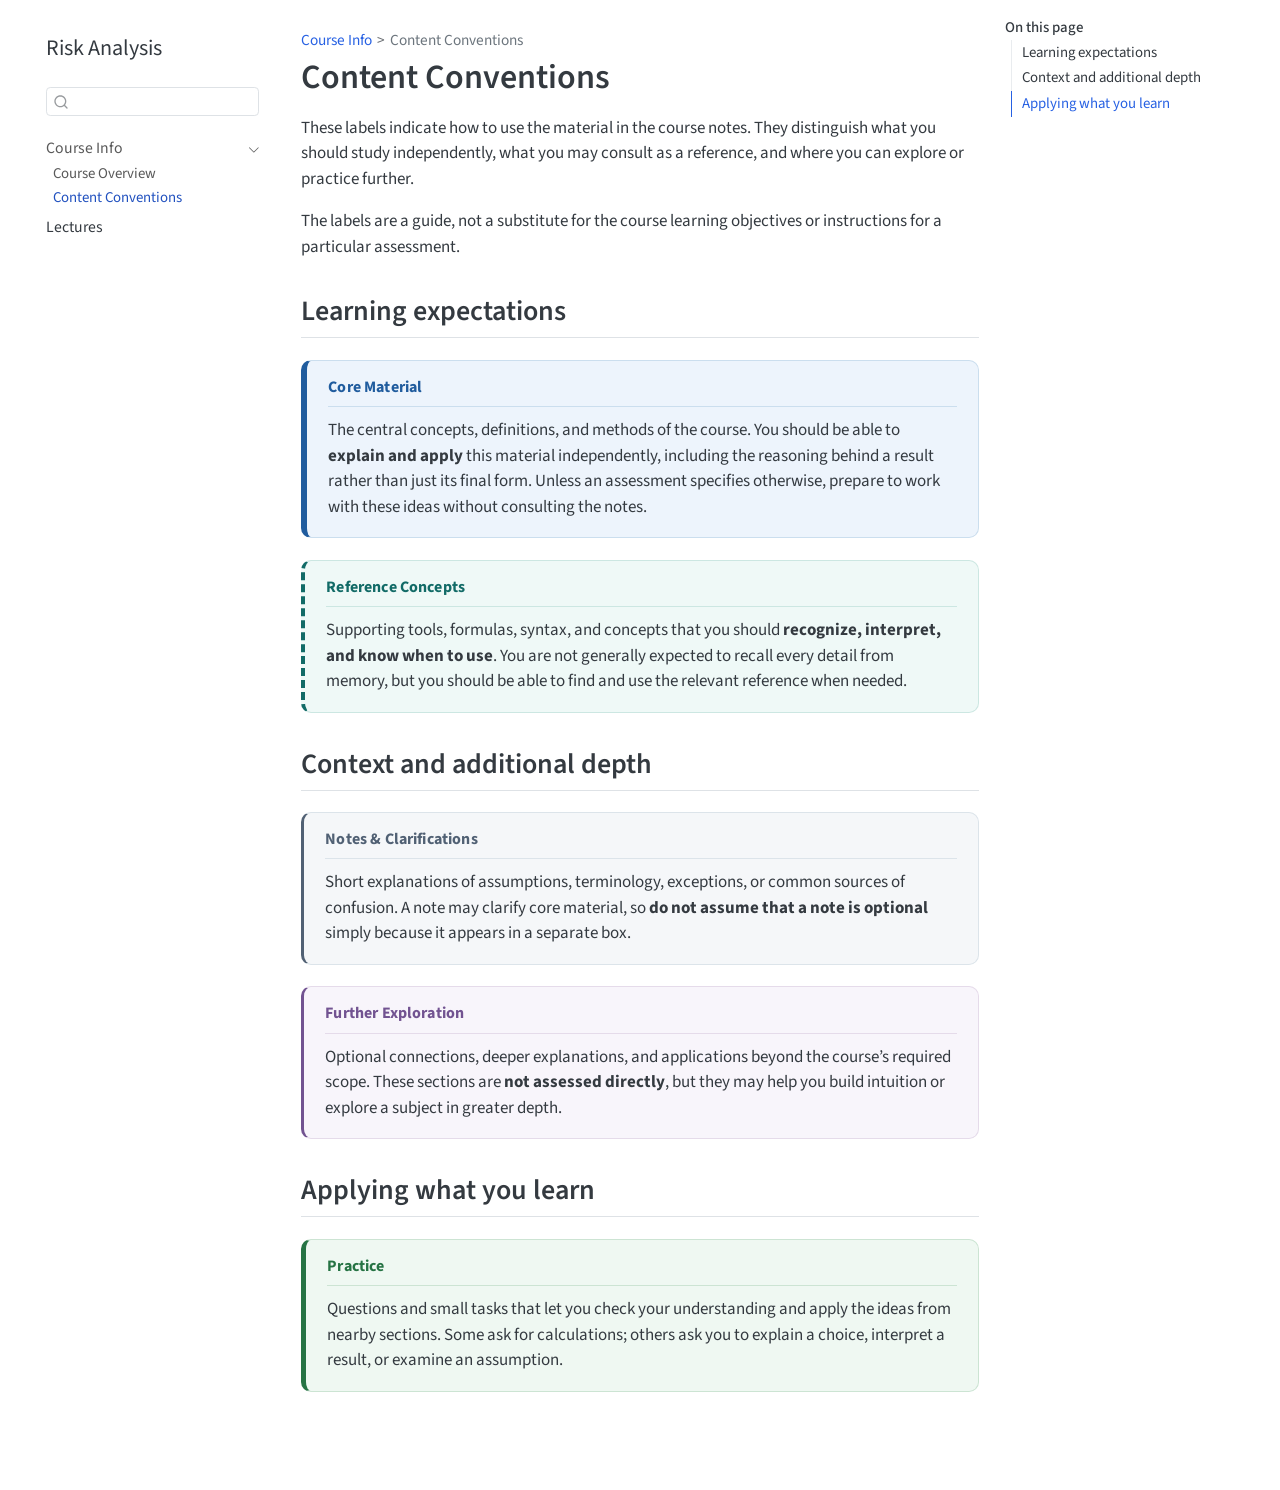
==== commit 747d61c9: "Overview update" ====
--- a/docs/conventions.html
+++ b/docs/conventions.html
@@ -121,7 +121,7 @@
           <li class="sidebar-item">
   <div class="sidebar-item-container"> 
   <a href="./index.html" class="sidebar-item-text sidebar-link">
- <span class="menu-text">Risk Analysis</span></a>
+ <span class="menu-text">Course Overview</span></a>
   </div>
 </li>
           <li class="sidebar-item">
